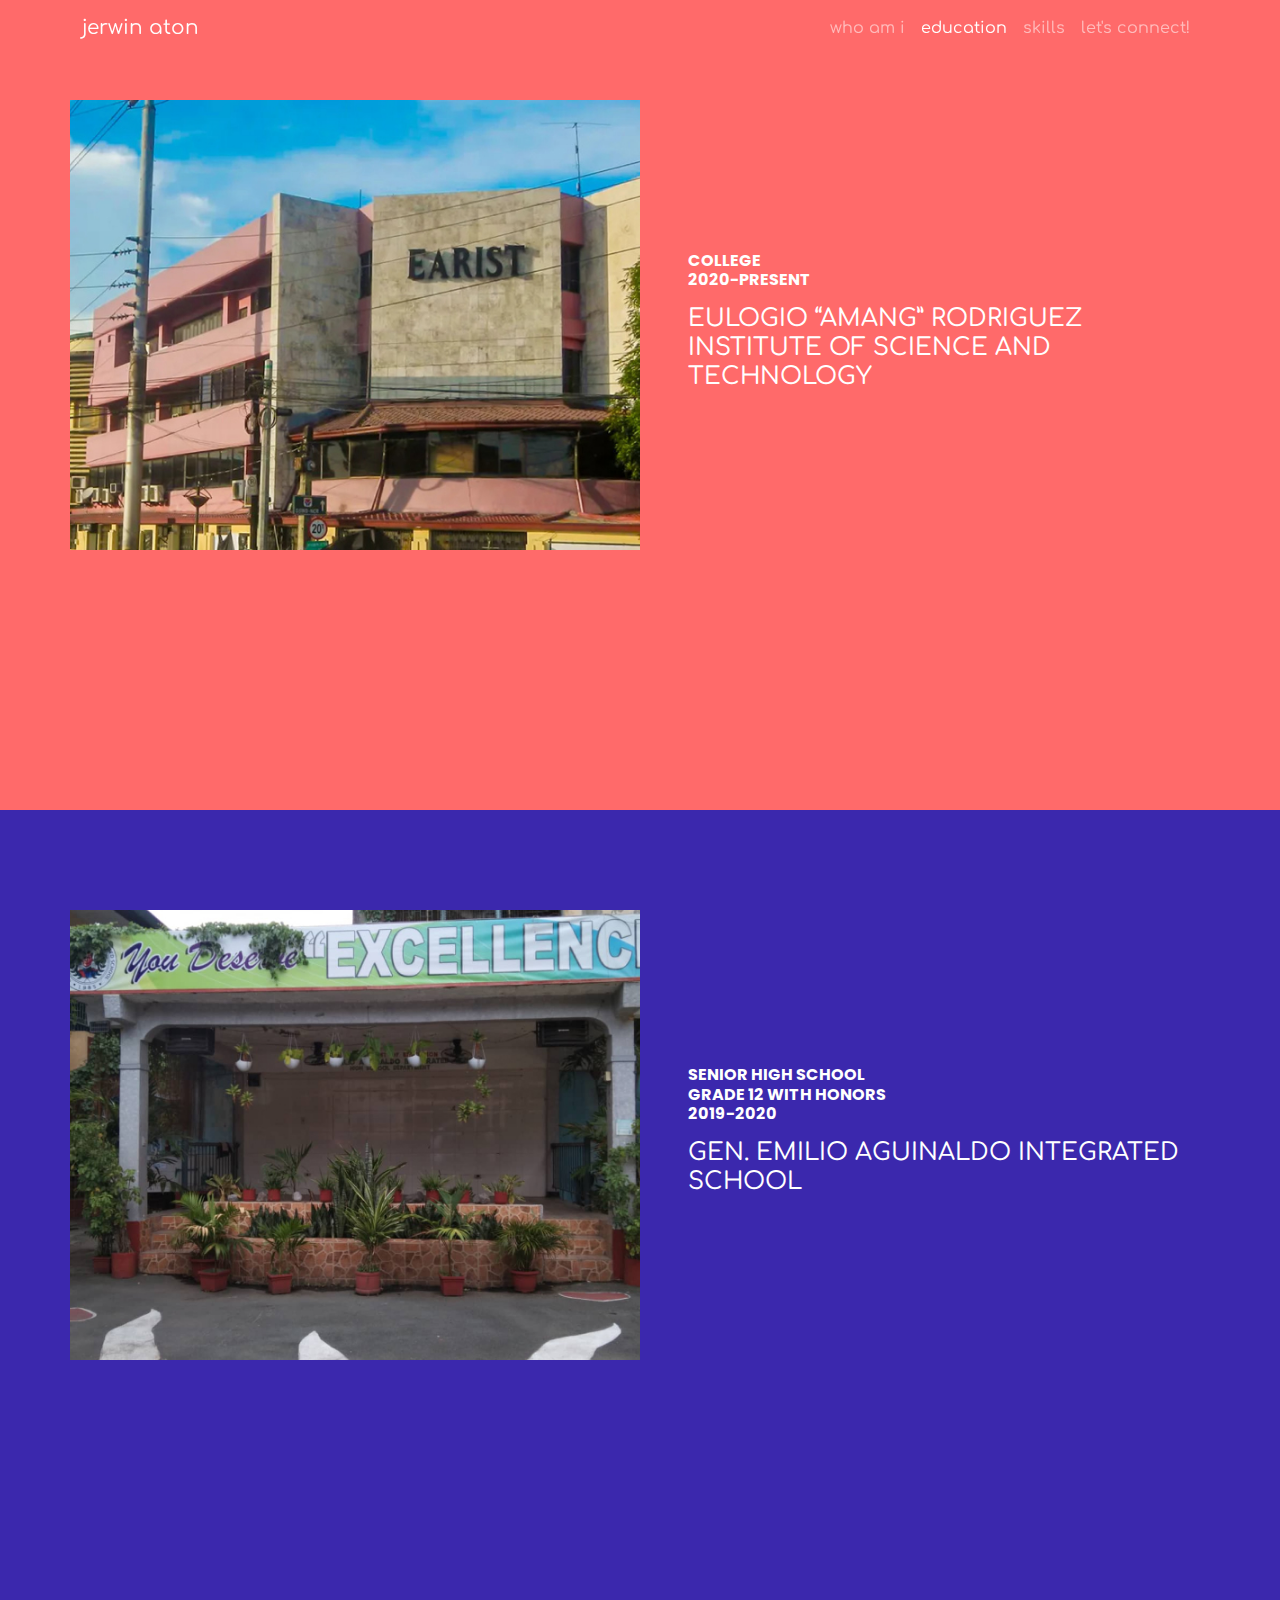
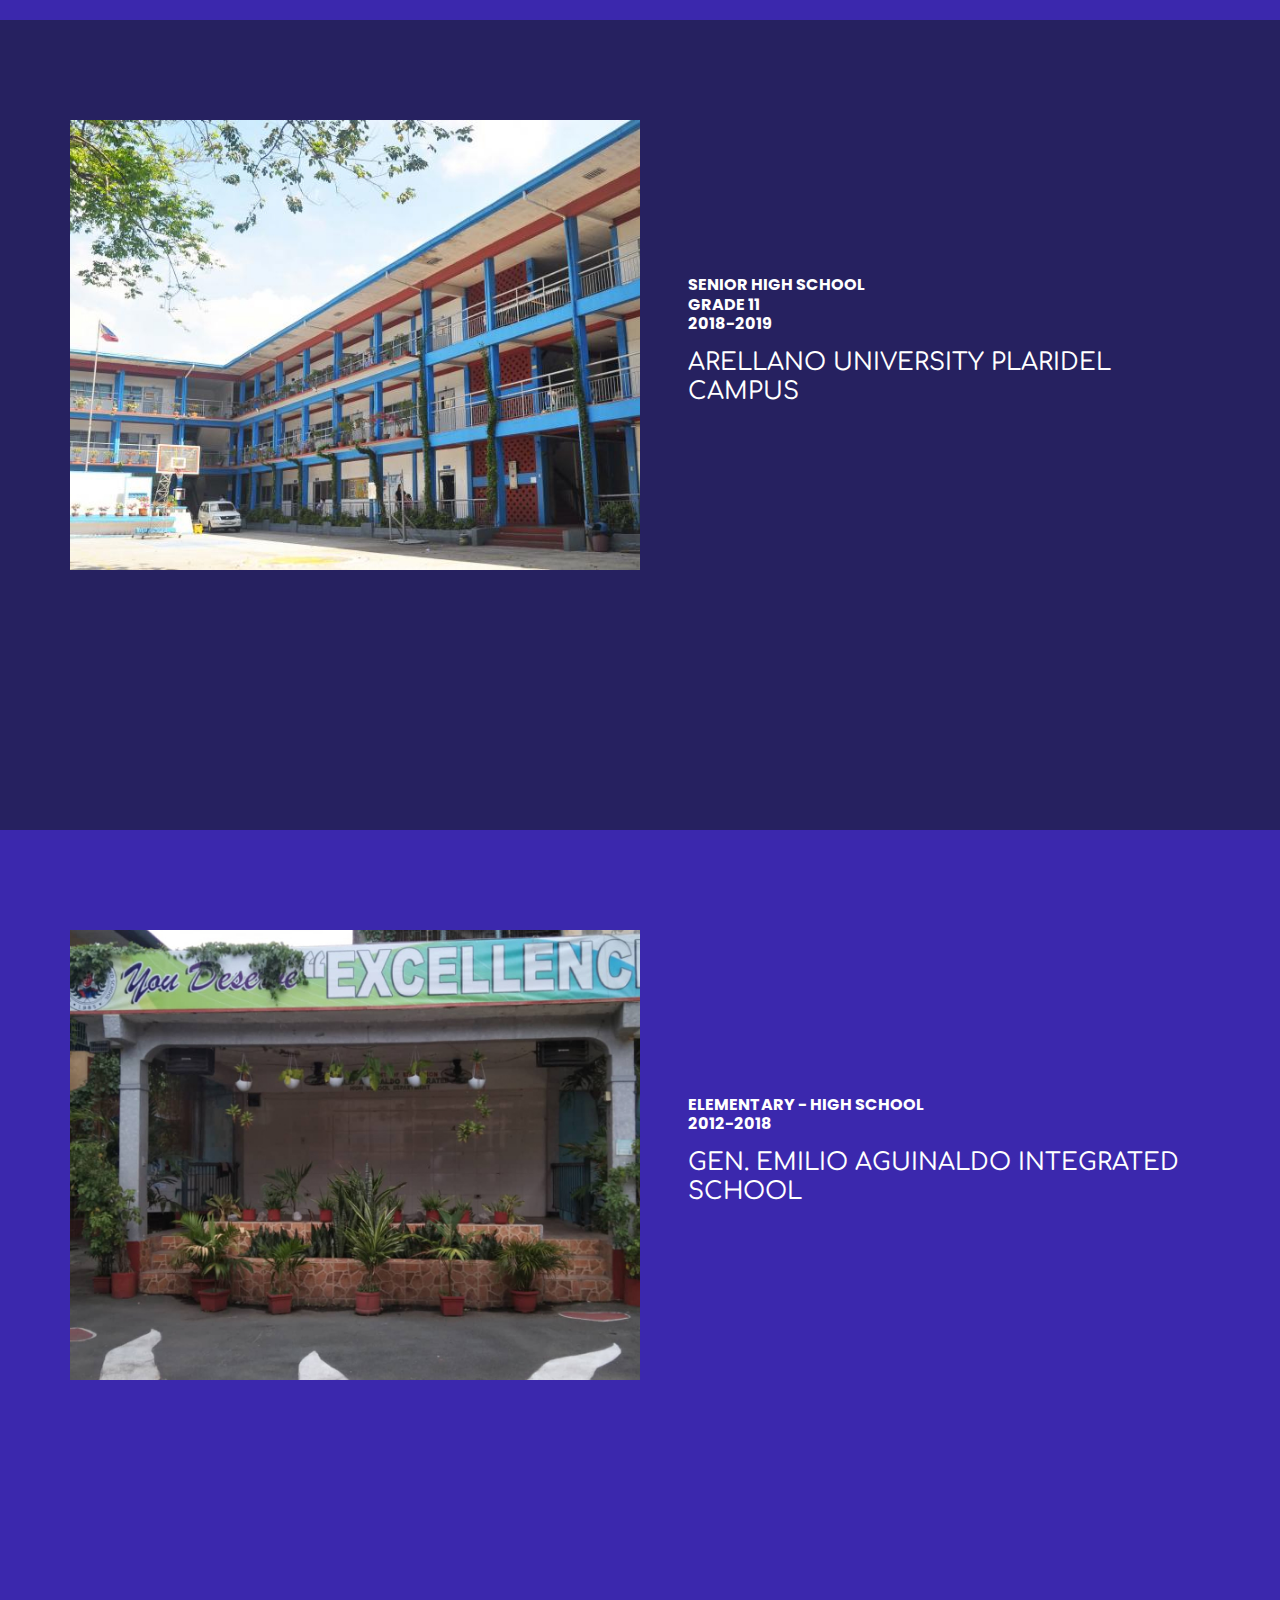
==== education.html @ 92d0e585 "add lets connect link to the nav links of all pages" ====
<!DOCTYPE html>
<html lang="en">
  <head>
    <meta charset="UTF-8" />
    <meta http-equiv="X-UA-Compatible" content="IE=edge" />
    <meta http-equiv="X-UA-Compatible" content="IE=edge" />
    <meta name="viewport" content="width=device-width, initial-scale=1.0" />
    <title>Jerwin Aton</title>
    <!--Bootstrap 5 link-->
    <link href="lib/bootstrap5/css/bootstrap.min.css" rel="stylesheet" />
    <!-- <link href="https://cdn.jsdelivr.net/npm/bootstrap@5.0.2/dist/css/bootstrap.min.css" rel="stylesheet" integrity="sha384-EVSTQN3/azprG1Anm3QDgpJLIm9Nao0Yz1ztcQTwFspd3yD65VohhpuuCOmLASjC" crossorigin="anonymous"> -->
    <script src="lib/jquery/jquery3.6.0.min.js"></script>
    <link rel="stylesheet" href="custom-css/style.css" />
    <link rel="stylesheet" href="custom-css/navbar.css" />
    <link rel="stylesheet" href="custom-css/education.css" />
    <head>
      <body>
        <nav class="navbar navbar-expand-md navbar-dark fixed-top">
          <div class="container-md">
            <a class="navbar-brand" href="index.html">jerwin aton</a>
            <button
              class="navbar-toggler"
              type="button"
              data-bs-toggle="collapse"
              data-bs-target="#navbarNav"
              aria-controls="navbarNav"
              aria-expanded="false"
              aria-label="Toggle navigation"
            >
              <span class="navbar-toggler-icon"></span>
            </button>
            <div class="collapse navbar-collapse" id="navbarNav">
              <ul class="navbar-nav ms-auto align-items-center">
                <li class="nav-item">
                  <a class="nav-link " href="index.html"
                    >who am i</a
                  >
                </li>
                <li class="nav-item">
                  <a class="nav-link active" aria-current="page" href="education.html">education</a>
                </li>
                <li class="nav-item">
                  <a class="nav-link" href="skills.html">skills</a>
                </li>
                <li class="nav-item">
                  <a class="nav-link" href="lets-connect.html">let's connect!</a>
                </li>
              </ul>
            </div>
          </div>
        </nav>
        <div id="butter">
          <section class="earist">
            <div class="container-md">
              <div class="row h-100 align-items-center">
                <div id="earist-image" class="col-12 col-md-6">
                </div>
                <div class="col-12 col-md-6 ps-0 pt-5 pt-md-0 ps-md-5 d-flex flex-column align-items-center align-items-md-start text-center text-md-start">
                  <h6>COLLEGE</h6>
                  <h6>2020-PRESENT</h6>
                  <h4 class="mt-3 px-4 px-md-0">EULOGIO “AMANG” RODRIGUEZ INSTITUTE OF SCIENCE AND TECHNOLOGY</h4>
                </div>
              </div>
            </div>
          </section>
          <section class="aguinaldo-shs">
            <div class="container-md">
              <div class="row align-items-center">
                <div id="aguinaldo-shs-image" class="col-12 col-md-6 ">
                </div>
                <div class="col-12 col-md-6 ps-0 pt-5 pt-md-0 ps-md-5 d-flex flex-column align-items-center align-items-md-start text-center text-md-start">
                  <h6>SENIOR HIGH SCHOOL</h6>
                  <h6>GRADE 12 WITH HONORS</h6>
                  <h6>2019-2020</h6>
                  <h4 class="mt-3 px-4 px-md-0">GEN. EMILIO AGUINALDO INTEGRATED SCHOOL </h4>
                </div>
              </div>
            </div>
          </section>
          <section class="arellano">
            <div class="container-md">
              <div class="row align-items-center">
                <div id="arellano-image" class="col-12 col-md-6 ">
                </div>
                <div class="col-12 col-md-6 ps-0 pt-5 pt-md-0 ps-md-5 d-flex flex-column align-items-center align-items-md-start text-center text-md-start">
                  <h6>SENIOR HIGH SCHOOL</h6>
                  <h6>GRADE 11</h6>
                  <h6>2018-2019</h6>
                  <h4 class="mt-3 px-4 px-md-0">ARELLANO UNIVERSITY PLARIDEL CAMPUS</h4>
                </div>
              </div>
            </div>
          </section>
          <section class="aguinaldo-elem-hs">
            <div class="container-md">
              <div class="row align-items-center">
                <div id="aguinaldo-elem-hs-image" class="col-12 col-md-6 ">
                </div>
                <div class="col-12 col-md-6 ps-0 pt-5 pt-md-0 ps-md-5 d-flex flex-column align-items-center align-items-md-start text-center text-md-start">
                  <h6>ELEMENTARY - HIGH SCHOOL</h6>
                  <h6>2012-2018</h6>
                  <h4 class="mt-3 px-4 px-md-0">GEN. EMILIO AGUINALDO INTEGRATED SCHOOL </h4>
                </div>
              </div>
            </div>
          </section>
        </div>
    </body>
  <!-- <script src="https://cdn.jsdelivr.net/npm/bootstrap@5.0.2/dist/js/bootstrap.bundle.min.js" integrity="sha384-MrcW6ZMFYlzcLA8Nl+NtUVF0sA7MsXsP1UyJoMp4YLEuNSfAP+JcXn/tWtIaxVXM" crossorigin="anonymous"></script> -->
  <script src="lib/bootstrap5/js/bootstrap.bundle.min.js"></script>
  <script src="lib/butter.js-master/src/butter.js"></script>
  <script src="js/script.js"></script>
  <script>
     butter.init();
  </script>
  
  </html>
---- custom-css/style.css ----
/* comforta font */
@import url('https://fonts.googleapis.com/css2?family=Comfortaa:wght@300;400;700&display=swap');
/* poppins font */
@import url('https://fonts.googleapis.com/css2?family=Poppins:wght@400;500;700&display=swap');

:root{
    --lightbluegray:#537B8C;
    --darkbluegray:#2C4753;
    --lightmaroon: #992f3d;
    --darkmaroon: #6e232d;
}
a{
    text-decoration: none;

}
.my-btn{
    border-radius: 50px;
    padding: 20px 25px;
    text-align: center;
    background: none;
    border: none;
    font-family: 'Poppins', sans-serif;
    font-size: 1rem;
}
---- custom-css/navbar.css ----
.navbar{
    font-family: 'Comfortaa';
    font-weight: light;
}
---- custom-css/education.css ----
/* earist -------------------------------------------------*/
.earist{
    background-color: #FF6A6A;
    color: white;
    height: 95vh;
    padding-top:56px;
    min-height:500px;
}
#earist-image{
    background-image:url('../images/earist-school.jpg');
    background-size: cover;
    background-repeat: no-repeat;
    background-position: center;
    height: 50vh;
}
.earist h6{
    font-family: 'Poppins', sans-serif;
    font-weight: bold;
    margin-bottom: 0;
}
.earist h4{
    font-family: 'Comfortaa', sans-serif;
}
@media (min-width:768px) {
    .earist{
        height: 90vh;
        padding-top:100px;
    }
}
/* aguinaldo-shs -------------------------------------------------*/
.aguinaldo-shs{
    background-color: #3B28AD;
    color: white;
    height: 95vh;
    /* padding-top:100px; */
    min-height:500px;
}
#aguinaldo-shs-image{
    background-image:url('../images/aguinaldo-school.jpg');
    background-size: cover;
    background-repeat: no-repeat;
    background-position: top;
    height: 50vh;
}
.aguinaldo-shs h6{
    font-family: 'Poppins', sans-serif;
    font-weight: bold;
    margin-bottom: 0;
}
.aguinaldo-shs h4{
    font-family: 'Comfortaa', sans-serif;

}
@media (min-width:768px) {
    .aguinaldo-shs{
        height: 90vh;
        padding-top: 100px;
    }
}
/* aguinaldo-shs -------------------------------------------------*/
.arellano{
    background-color: #262160;
    color: white;
    height: 95vh;
    /* padding-top:100px; */
    min-height:500px;
}
#arellano-image{
    background-image:url('../images/arellano-plaridel-school.jpg');
    background-size: cover;
    background-repeat: no-repeat;
    background-position: top;
    height: 50vh;
}
.arellano h6{
    font-family: 'Poppins', sans-serif;
    font-weight: bold;
    margin-bottom: 0;
}
.arellano h4{
    font-family: 'Comfortaa', sans-serif;

}
@media (min-width:768px) {
    .arellano{
        height: 90vh;
        padding-top: 100px;
    }
}
/* aguinaldo-shs -------------------------------------------------*/
.aguinaldo-elem-hs{
    background-color: #3B28AD;
    color: white;
    height: 95vh;
    /* padding-top:100px; */
    min-height:500px;
}
#aguinaldo-elem-hs-image{
    background-image:url('../images/aguinaldo-school.jpg');
    background-size: cover;
    background-repeat: no-repeat;
    background-position: top;
    height: 50vh;
}
.aguinaldo-elem-hs h6{
    font-family: 'Poppins', sans-serif;
    font-weight: bold;
    margin-bottom: 0;
}
.aguinaldo-elem-hs h4{
    font-family: 'Comfortaa', sans-serif;

}
@media (min-width:768px) {
    .aguinaldo-elem-hs{
        height: 90vh;
        padding-top: 100px;
    }
}
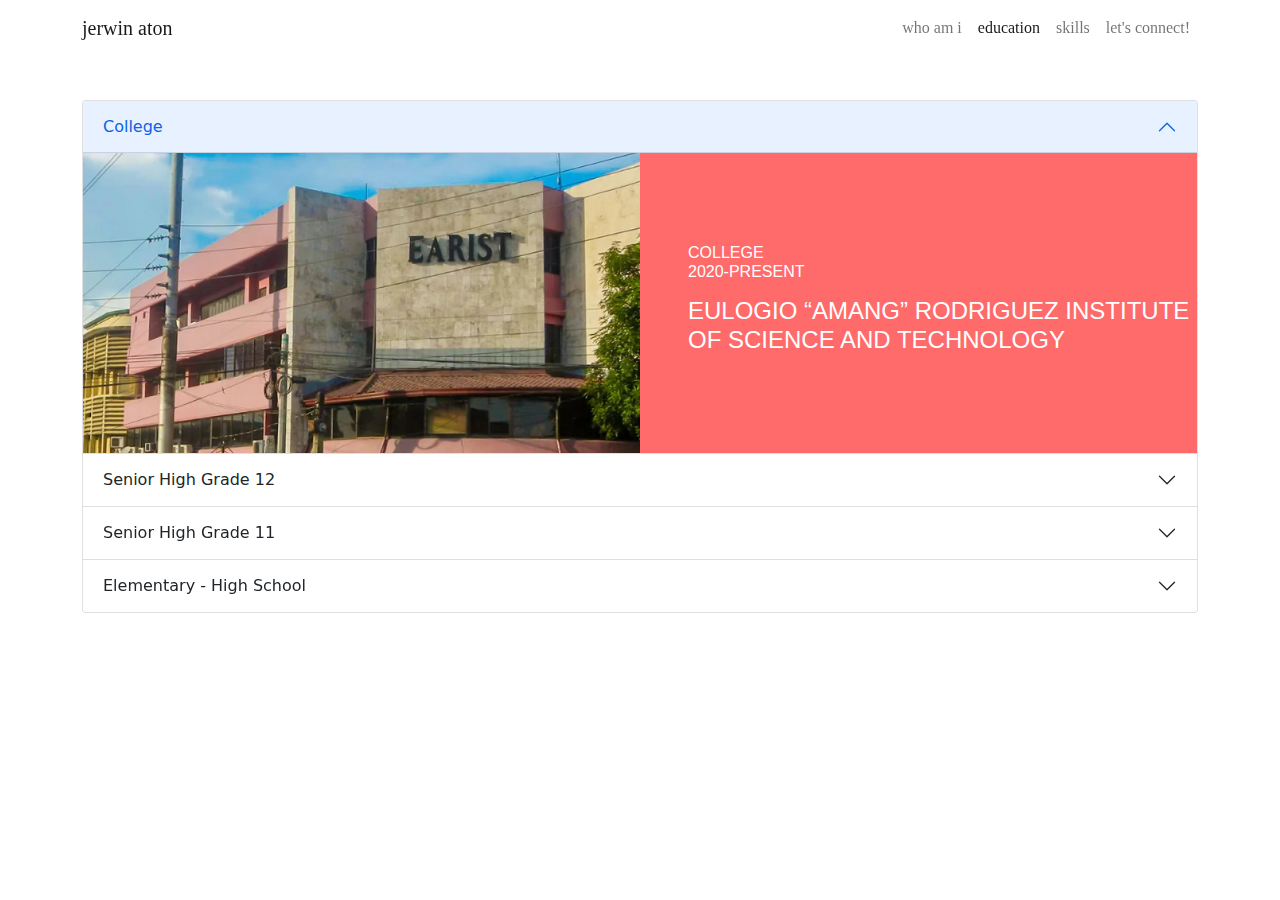
==== commit 9c7e9068: "transform education sections into an accordion" ====
--- a/education.html
+++ b/education.html
@@ -15,7 +15,7 @@
     <link rel="stylesheet" href="custom-css/education.css" />
     <head>
       <body>
-        <nav class="navbar navbar-expand-md navbar-dark fixed-top">
+        <nav class="navbar navbar-expand-md navbar-light fixed-top">
           <div class="container-md">
             <a class="navbar-brand" href="index.html">jerwin aton</a>
             <button
@@ -43,67 +43,110 @@
                   <a class="nav-link" href="skills.html">skills</a>
                 </li>
                 <li class="nav-item">
-                  <a class="nav-link" href="lets-connect.html">let's connect!</a>
+                  <a class="nav-link" href="index.html#letsConnect">let's connect!</a>
                 </li>
               </ul>
             </div>
           </div>
         </nav>
         <div id="butter">
-          <section class="earist">
-            <div class="container-md">
-              <div class="row h-100 align-items-center">
-                <div id="earist-image" class="col-12 col-md-6">
-                </div>
-                <div class="col-12 col-md-6 ps-0 pt-5 pt-md-0 ps-md-5 d-flex flex-column align-items-center align-items-md-start text-center text-md-start">
-                  <h6>COLLEGE</h6>
-                  <h6>2020-PRESENT</h6>
-                  <h4 class="mt-3 px-4 px-md-0">EULOGIO “AMANG” RODRIGUEZ INSTITUTE OF SCIENCE AND TECHNOLOGY</h4>
+        <div class="container-md">
+          <div class="accordion" id="accordionEducation">
+            <div class="accordion-item">
+              <h2 class="accordion-header" id="panelCollege">
+                <button class="accordion-button" type="button" data-bs-toggle="collapse" data-bs-target="#panelCollege-collapse" aria-expanded="true" aria-controls="panelCollege-collapse">
+                  College
+                </button>
+              </h2>
+              <div id="panelCollege-collapse" class="accordion-collapse collapse show" aria-labelledby="panelCollege">
+                <div class="accordion-body p-0">
+                  <section class="earist">
+                      <div class="row g-0 h-100 align-items-center">
+                        <div id="earist-image" class="col-12 col-md-6">
+                        </div>
+                        <div class="col-12 col-md-6 ps-0 ps-md-5 py-4 py-md-0 d-flex flex-column align-items-center align-items-md-start text-center text-md-start">
+                          <h6>COLLEGE</h6>
+                          <h6>2020-PRESENT</h6>
+                          <h4 class="mt-3 px-4 px-md-0">EULOGIO “AMANG” RODRIGUEZ INSTITUTE OF SCIENCE AND TECHNOLOGY</h4>
+                        </div>
+                      </div>
+                  </section>
                 </div>
               </div>
             </div>
-          </section>
-          <section class="aguinaldo-shs">
-            <div class="container-md">
-              <div class="row align-items-center">
-                <div id="aguinaldo-shs-image" class="col-12 col-md-6 ">
-                </div>
-                <div class="col-12 col-md-6 ps-0 pt-5 pt-md-0 ps-md-5 d-flex flex-column align-items-center align-items-md-start text-center text-md-start">
-                  <h6>SENIOR HIGH SCHOOL</h6>
-                  <h6>GRADE 12 WITH HONORS</h6>
-                  <h6>2019-2020</h6>
-                  <h4 class="mt-3 px-4 px-md-0">GEN. EMILIO AGUINALDO INTEGRATED SCHOOL </h4>
+            <div class="accordion-item">
+              <h2 class="accordion-header" id="panelSHSG12">
+                <button class="accordion-button collapsed" type="button" data-bs-toggle="collapse" data-bs-target="#panelSHSG12-collapse" aria-expanded="false" aria-controls="panelSHSG12-collapse">
+                  Senior High Grade 12
+                </button>
+              </h2>
+              <div id="panelSHSG12-collapse" class="accordion-collapse collapse" aria-labelledby="panelSHSG12">
+                <div class="accordion-body p-0">
+                  <section class="aguinaldo-shs">
+                      <div class="row g-0 align-items-center">
+                        <div id="aguinaldo-shs-image" class="col-12 col-md-6 ">
+                        </div>
+                        <div class="col-12 col-md-6 ps-0 ps-md-5 py-4 py-md-0 d-flex flex-column align-items-center align-items-md-start text-center text-md-start">
+                          <h6>SENIOR HIGH SCHOOL</h6>
+                          <h6>GRADE 12 WITH HONORS</h6>
+                          <h6>2019-2020</h6>
+                          <h4 class="mt-3 px-4 px-md-0">GEN. EMILIO AGUINALDO INTEGRATED SCHOOL </h4>
+                        </div>
+                      </div>
+                  </section>
                 </div>
               </div>
             </div>
-          </section>
-          <section class="arellano">
-            <div class="container-md">
-              <div class="row align-items-center">
-                <div id="arellano-image" class="col-12 col-md-6 ">
-                </div>
-                <div class="col-12 col-md-6 ps-0 pt-5 pt-md-0 ps-md-5 d-flex flex-column align-items-center align-items-md-start text-center text-md-start">
-                  <h6>SENIOR HIGH SCHOOL</h6>
-                  <h6>GRADE 11</h6>
-                  <h6>2018-2019</h6>
-                  <h4 class="mt-3 px-4 px-md-0">ARELLANO UNIVERSITY PLARIDEL CAMPUS</h4>
+            <div class="accordion-item">
+              <h2 class="accordion-header" id="panelSHSG11">
+                <button class="accordion-button collapsed" type="button" data-bs-toggle="collapse" data-bs-target="#panelSHSG11-collapse" aria-expanded="false" aria-controls="panelSHSG11-collapse">
+                  Senior High Grade 11
+                </button>
+              </h2>
+              <div id="panelSHSG11-collapse" class="accordion-collapse collapse" aria-labelledby="panelSHSG11">
+                <div class="accordion-body p-0">
+                  <section class="arellano">
+                      <div class="row g-0 align-items-center">
+                        <div id="arellano-image" class="col-12 col-md-6 ">
+                        </div>
+                        <div class="col-12 col-md-6 ps-0 ps-md-5 py-4 py-md-0 d-flex flex-column align-items-center align-items-md-start text-center text-md-start">
+                          <h6>SENIOR HIGH SCHOOL</h6>
+                          <h6>GRADE 11</h6>
+                          <h6>2018-2019</h6>
+                          <h4 class="mt-3 px-4 px-md-0">ARELLANO UNIVERSITY PLARIDEL CAMPUS</h4>
+                        </div>
+                      </div>
+                  </section>
                 </div>
               </div>
             </div>
-          </section>
-          <section class="aguinaldo-elem-hs">
-            <div class="container-md">
-              <div class="row align-items-center">
-                <div id="aguinaldo-elem-hs-image" class="col-12 col-md-6 ">
-                </div>
-                <div class="col-12 col-md-6 ps-0 pt-5 pt-md-0 ps-md-5 d-flex flex-column align-items-center align-items-md-start text-center text-md-start">
-                  <h6>ELEMENTARY - HIGH SCHOOL</h6>
-                  <h6>2012-2018</h6>
-                  <h4 class="mt-3 px-4 px-md-0">GEN. EMILIO AGUINALDO INTEGRATED SCHOOL </h4>
+            <div class="accordion-item">
+              <h2 class="accordion-header" id="panelElemHigh">
+                <button class="accordion-button collapsed" type="button" data-bs-toggle="collapse" data-bs-target="#panelElemHigh-collapse" aria-expanded="false" aria-controls="panelElemHigh-collapse">
+                  Elementary - High School
+                </button>
+              </h2>
+              <div id="panelElemHigh-collapse" class="accordion-collapse collapse" aria-labelledby="panelElemHigh">
+                <div class="accordion-body p-0">
+                  <section class="aguinaldo-elem-hs">
+                      <div class="row g-0 align-items-center">
+                        <div id="aguinaldo-elem-hs-image" class="col-12 col-md-6 ">
+                        </div>
+                        <div class="col-12 col-md-6 ps-0 ps-md-5 py-4 py-md-0 d-flex flex-column align-items-center align-items-md-start text-center text-md-start">
+                          <h6>ELEMENTARY - HIGH SCHOOL</h6>
+                          <h6>2012-2018</h6>
+                          <h4 class="mt-3 px-4 px-md-0">GEN. EMILIO AGUINALDO INTEGRATED SCHOOL </h4>
+                        </div>
+                      </div>
+                  </section>
                 </div>
               </div>
             </div>
-          </section>
+          </div>
+        </div>
+        
+   
+         
         </div>
     </body>
   <!-- <script src="https://cdn.jsdelivr.net/npm/bootstrap@5.0.2/dist/js/bootstrap.bundle.min.js" integrity="sha384-MrcW6ZMFYlzcLA8Nl+NtUVF0sA7MsXsP1UyJoMp4YLEuNSfAP+JcXn/tWtIaxVXM" crossorigin="anonymous"></script> -->
--- a/custom-css/style.css
+++ b/custom-css/style.css
@@ -1,7 +1,7 @@
 /* comforta font */
-@import url('https://fonts.googleapis.com/css2?family=Comfortaa:wght@300;400;700&display=swap');
+/* @import url('https://fonts.googleapis.com/css2?family=Comfortaa:wght@300;400;700&display=swap'); */
 /* poppins font */
-@import url('https://fonts.googleapis.com/css2?family=Poppins:wght@400;500;700&display=swap');
+/* @import url('https://fonts.googleapis.com/css2?family=Poppins:wght@400;500;700&display=swap'); */
 
 :root{
     --lightbluegray:#537B8C;
--- a/custom-css/education.css
+++ b/custom-css/education.css
@@ -1,21 +1,25 @@
+/* body{
+    background: black;
+} */
+#accordionEducation{
+    padding: 100px 0px 50px 0px;
+}
 /* earist -------------------------------------------------*/
 .earist{
     background-color: #FF6A6A;
     color: white;
-    height: 95vh;
-    padding-top:56px;
-    min-height:500px;
+    /* height: 300px; */
+    min-height:300px;
 }
 #earist-image{
     background-image:url('../images/earist-school.jpg');
     background-size: cover;
     background-repeat: no-repeat;
     background-position: center;
-    height: 50vh;
+    height: 300px;
 }
 .earist h6{
     font-family: 'Poppins', sans-serif;
-    font-weight: bold;
     margin-bottom: 0;
 }
 .earist h4{
@@ -23,28 +27,26 @@
 }
 @media (min-width:768px) {
     .earist{
-        height: 90vh;
-        padding-top:100px;
+        height:300px;
+        /* padding-top:100px; */
     }
 }
 /* aguinaldo-shs -------------------------------------------------*/
 .aguinaldo-shs{
     background-color: #3B28AD;
     color: white;
-    height: 95vh;
     /* padding-top:100px; */
-    min-height:500px;
+    min-height:300px;
 }
 #aguinaldo-shs-image{
     background-image:url('../images/aguinaldo-school.jpg');
     background-size: cover;
     background-repeat: no-repeat;
     background-position: top;
-    height: 50vh;
+    height: 300px;
 }
 .aguinaldo-shs h6{
     font-family: 'Poppins', sans-serif;
-    font-weight: bold;
     margin-bottom: 0;
 }
 .aguinaldo-shs h4{
@@ -53,28 +55,24 @@
 }
 @media (min-width:768px) {
     .aguinaldo-shs{
-        height: 90vh;
-        padding-top: 100px;
+        min-height:300px;
     }
 }
 /* aguinaldo-shs -------------------------------------------------*/
 .arellano{
     background-color: #262160;
     color: white;
-    height: 95vh;
-    /* padding-top:100px; */
-    min-height:500px;
+    min-height:300px;
 }
 #arellano-image{
     background-image:url('../images/arellano-plaridel-school.jpg');
     background-size: cover;
     background-repeat: no-repeat;
     background-position: top;
-    height: 50vh;
+    min-height:300px;
 }
 .arellano h6{
     font-family: 'Poppins', sans-serif;
-    font-weight: bold;
     margin-bottom: 0;
 }
 .arellano h4{
@@ -83,28 +81,24 @@
 }
 @media (min-width:768px) {
     .arellano{
-        height: 90vh;
-        padding-top: 100px;
+        min-height:300px;
     }
 }
 /* aguinaldo-shs -------------------------------------------------*/
 .aguinaldo-elem-hs{
     background-color: #3B28AD;
     color: white;
-    height: 95vh;
-    /* padding-top:100px; */
-    min-height:500px;
+    min-height:300px;
 }
 #aguinaldo-elem-hs-image{
     background-image:url('../images/aguinaldo-school.jpg');
     background-size: cover;
     background-repeat: no-repeat;
     background-position: top;
-    height: 50vh;
+    min-height:300px;
 }
 .aguinaldo-elem-hs h6{
     font-family: 'Poppins', sans-serif;
-    font-weight: bold;
     margin-bottom: 0;
 }
 .aguinaldo-elem-hs h4{
@@ -113,7 +107,6 @@
 }
 @media (min-width:768px) {
     .aguinaldo-elem-hs{
-        height: 90vh;
-        padding-top: 100px;
+        min-height:300px;
     }
 }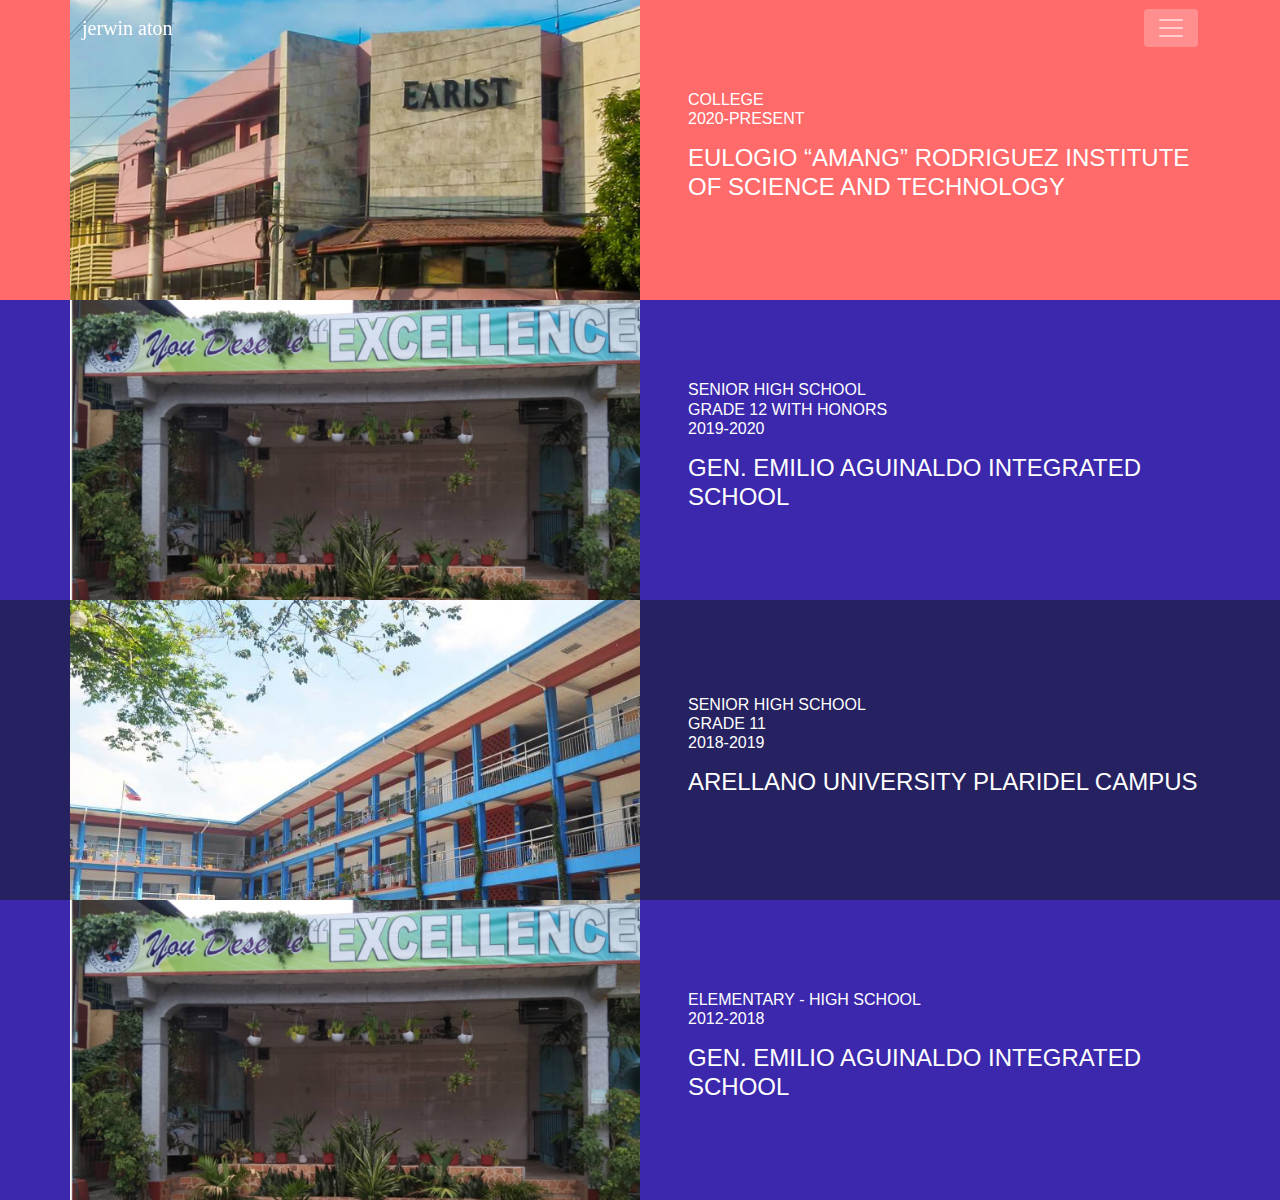
==== commit 67f36af3: "add custom nav to all pages" ====
--- a/education.html
+++ b/education.html
@@ -13,140 +13,92 @@
     <link rel="stylesheet" href="custom-css/style.css" />
     <link rel="stylesheet" href="custom-css/navbar.css" />
     <link rel="stylesheet" href="custom-css/education.css" />
+    <link rel="stylesheet" href="custom-css/custom-nav.css" />
     <head>
       <body>
-        <nav class="navbar navbar-expand-md navbar-light fixed-top">
+        <nav class="navbar navbar-dark fixed-top ">
           <div class="container-md">
-            <a class="navbar-brand" href="index.html">jerwin aton</a>
-            <button
-              class="navbar-toggler"
-              type="button"
-              data-bs-toggle="collapse"
-              data-bs-target="#navbarNav"
-              aria-controls="navbarNav"
-              aria-expanded="false"
-              aria-label="Toggle navigation"
-            >
-              <span class="navbar-toggler-icon"></span>
-            </button>
-            <div class="collapse navbar-collapse" id="navbarNav">
-              <ul class="navbar-nav ms-auto align-items-center">
-                <li class="nav-item">
-                  <a class="nav-link " href="index.html"
-                    >who am i</a
-                  >
-                </li>
-                <li class="nav-item">
-                  <a class="nav-link active" aria-current="page" href="education.html">education</a>
-                </li>
-                <li class="nav-item">
-                  <a class="nav-link" href="skills.html">skills</a>
-                </li>
-                <li class="nav-item">
-                  <a class="nav-link" href="index.html#letsConnect">let's connect!</a>
-                </li>
-              </ul>
+              <a class="navbar-brand" href="index.html">jerwin aton</a>
+              <button class="navbar-toggler" type="button" data-bs-toggle="collapse" data-bs-target="#navbarNav" aria-controls="navbarNav" aria-expanded="false" aria-label="Toggle navigation">
+                <span class="navbar-toggler-icon"></span>
+              </button>
+              <div class="collapse navbar-collapse" id="navbarNav">
+                <ul class="navbar-nav ms-auto p-5">
+                  <li class="nav-item border-bottom border-secondary w-100">
+                    Menu
+                  </li>
+                  <li class="nav-item">
+                    <a class="nav-link fs-4"href="index.html">who am i</a>
+                  </li>
+                  <li class="nav-item">
+                    <a class="nav-link fs-4 active" aria-current="page" href="education.html">education</a>
+                  </li>
+                  <li class="nav-item">
+                    <a class="nav-link fs-4" href="skills.html">skills</a>
+                  </li>
+                  <li class="nav-item">
+                    <a class="nav-link fs-4" href="index.html#letsConnect" id="letsConnectLink">let's connect!</a>
+                  </li>
+                </ul>
+              </div>
             </div>
-          </div>
-        </nav>
+          </nav>
         <div id="butter">
-        <div class="container-md">
-          <div class="accordion" id="accordionEducation">
-            <div class="accordion-item">
-              <h2 class="accordion-header" id="panelCollege">
-                <button class="accordion-button" type="button" data-bs-toggle="collapse" data-bs-target="#panelCollege-collapse" aria-expanded="true" aria-controls="panelCollege-collapse">
-                  College
-                </button>
-              </h2>
-              <div id="panelCollege-collapse" class="accordion-collapse collapse show" aria-labelledby="panelCollege">
-                <div class="accordion-body p-0">
-                  <section class="earist">
-                      <div class="row g-0 h-100 align-items-center">
-                        <div id="earist-image" class="col-12 col-md-6">
-                        </div>
-                        <div class="col-12 col-md-6 ps-0 ps-md-5 py-4 py-md-0 d-flex flex-column align-items-center align-items-md-start text-center text-md-start">
-                          <h6>COLLEGE</h6>
-                          <h6>2020-PRESENT</h6>
-                          <h4 class="mt-3 px-4 px-md-0">EULOGIO “AMANG” RODRIGUEZ INSTITUTE OF SCIENCE AND TECHNOLOGY</h4>
-                        </div>
-                      </div>
-                  </section>
+          <div class="black-backdrop-for-custom-nav"></div>
+          <section class="earist">
+            <div class="container-md">
+              <div class="row h-100 align-items-center">
+                <div id="earist-image" class="col-12 col-md-6">
+                </div>
+                <div class="col-12 col-md-6 ps-0 pt-5 pt-md-0 ps-md-5 d-flex flex-column align-items-center align-items-md-start text-center text-md-start">
+                  <h6>COLLEGE</h6>
+                  <h6>2020-PRESENT</h6>
+                  <h4 class="mt-3 px-4 px-md-0">EULOGIO “AMANG” RODRIGUEZ INSTITUTE OF SCIENCE AND TECHNOLOGY</h4>
                 </div>
               </div>
             </div>
-            <div class="accordion-item">
-              <h2 class="accordion-header" id="panelSHSG12">
-                <button class="accordion-button collapsed" type="button" data-bs-toggle="collapse" data-bs-target="#panelSHSG12-collapse" aria-expanded="false" aria-controls="panelSHSG12-collapse">
-                  Senior High Grade 12
-                </button>
-              </h2>
-              <div id="panelSHSG12-collapse" class="accordion-collapse collapse" aria-labelledby="panelSHSG12">
-                <div class="accordion-body p-0">
-                  <section class="aguinaldo-shs">
-                      <div class="row g-0 align-items-center">
-                        <div id="aguinaldo-shs-image" class="col-12 col-md-6 ">
-                        </div>
-                        <div class="col-12 col-md-6 ps-0 ps-md-5 py-4 py-md-0 d-flex flex-column align-items-center align-items-md-start text-center text-md-start">
-                          <h6>SENIOR HIGH SCHOOL</h6>
-                          <h6>GRADE 12 WITH HONORS</h6>
-                          <h6>2019-2020</h6>
-                          <h4 class="mt-3 px-4 px-md-0">GEN. EMILIO AGUINALDO INTEGRATED SCHOOL </h4>
-                        </div>
-                      </div>
-                  </section>
+          </section>
+          <section class="aguinaldo-shs">
+            <div class="container-md">
+              <div class="row align-items-center">
+                <div id="aguinaldo-shs-image" class="col-12 col-md-6 ">
+                </div>
+                <div class="col-12 col-md-6 ps-0 pt-5 pt-md-0 ps-md-5 d-flex flex-column align-items-center align-items-md-start text-center text-md-start">
+                  <h6>SENIOR HIGH SCHOOL</h6>
+                  <h6>GRADE 12 WITH HONORS</h6>
+                  <h6>2019-2020</h6>
+                  <h4 class="mt-3 px-4 px-md-0">GEN. EMILIO AGUINALDO INTEGRATED SCHOOL </h4>
                 </div>
               </div>
             </div>
-            <div class="accordion-item">
-              <h2 class="accordion-header" id="panelSHSG11">
-                <button class="accordion-button collapsed" type="button" data-bs-toggle="collapse" data-bs-target="#panelSHSG11-collapse" aria-expanded="false" aria-controls="panelSHSG11-collapse">
-                  Senior High Grade 11
-                </button>
-              </h2>
-              <div id="panelSHSG11-collapse" class="accordion-collapse collapse" aria-labelledby="panelSHSG11">
-                <div class="accordion-body p-0">
-                  <section class="arellano">
-                      <div class="row g-0 align-items-center">
-                        <div id="arellano-image" class="col-12 col-md-6 ">
-                        </div>
-                        <div class="col-12 col-md-6 ps-0 ps-md-5 py-4 py-md-0 d-flex flex-column align-items-center align-items-md-start text-center text-md-start">
-                          <h6>SENIOR HIGH SCHOOL</h6>
-                          <h6>GRADE 11</h6>
-                          <h6>2018-2019</h6>
-                          <h4 class="mt-3 px-4 px-md-0">ARELLANO UNIVERSITY PLARIDEL CAMPUS</h4>
-                        </div>
-                      </div>
-                  </section>
+          </section>
+          <section class="arellano">
+            <div class="container-md">
+              <div class="row align-items-center">
+                <div id="arellano-image" class="col-12 col-md-6 ">
+                </div>
+                <div class="col-12 col-md-6 ps-0 pt-5 pt-md-0 ps-md-5 d-flex flex-column align-items-center align-items-md-start text-center text-md-start">
+                  <h6>SENIOR HIGH SCHOOL</h6>
+                  <h6>GRADE 11</h6>
+                  <h6>2018-2019</h6>
+                  <h4 class="mt-3 px-4 px-md-0">ARELLANO UNIVERSITY PLARIDEL CAMPUS</h4>
                 </div>
               </div>
             </div>
-            <div class="accordion-item">
-              <h2 class="accordion-header" id="panelElemHigh">
-                <button class="accordion-button collapsed" type="button" data-bs-toggle="collapse" data-bs-target="#panelElemHigh-collapse" aria-expanded="false" aria-controls="panelElemHigh-collapse">
-                  Elementary - High School
-                </button>
-              </h2>
-              <div id="panelElemHigh-collapse" class="accordion-collapse collapse" aria-labelledby="panelElemHigh">
-                <div class="accordion-body p-0">
-                  <section class="aguinaldo-elem-hs">
-                      <div class="row g-0 align-items-center">
-                        <div id="aguinaldo-elem-hs-image" class="col-12 col-md-6 ">
-                        </div>
-                        <div class="col-12 col-md-6 ps-0 ps-md-5 py-4 py-md-0 d-flex flex-column align-items-center align-items-md-start text-center text-md-start">
-                          <h6>ELEMENTARY - HIGH SCHOOL</h6>
-                          <h6>2012-2018</h6>
-                          <h4 class="mt-3 px-4 px-md-0">GEN. EMILIO AGUINALDO INTEGRATED SCHOOL </h4>
-                        </div>
-                      </div>
-                  </section>
+          </section>
+          <section class="aguinaldo-elem-hs">
+            <div class="container-md">
+              <div class="row align-items-center">
+                <div id="aguinaldo-elem-hs-image" class="col-12 col-md-6 ">
+                </div>
+                <div class="col-12 col-md-6 ps-0 pt-5 pt-md-0 ps-md-5 d-flex flex-column align-items-center align-items-md-start text-center text-md-start">
+                  <h6>ELEMENTARY - HIGH SCHOOL</h6>
+                  <h6>2012-2018</h6>
+                  <h4 class="mt-3 px-4 px-md-0">GEN. EMILIO AGUINALDO INTEGRATED SCHOOL </h4>
                 </div>
               </div>
             </div>
-          </div>
-        </div>
-        
-   
-         
+          </section>
         </div>
     </body>
   <!-- <script src="https://cdn.jsdelivr.net/npm/bootstrap@5.0.2/dist/js/bootstrap.bundle.min.js" integrity="sha384-MrcW6ZMFYlzcLA8Nl+NtUVF0sA7MsXsP1UyJoMp4YLEuNSfAP+JcXn/tWtIaxVXM" crossorigin="anonymous"></script> -->
--- a/custom-css/custom-nav.css
+++ b/custom-css/custom-nav.css
@@ -0,0 +1,39 @@
+.navbar-toggler:focus {
+    box-shadow: none;
+}
+.navbar-toggler{
+    border:0;
+    z-index: 1000;
+    background: rgba(255, 255, 255, 0.25)
+}
+.navbar-nav{
+    margin-top: -40px;
+    border-radius: 5px;
+    background: white;
+    max-width: 500px;
+    min-width: 300px;
+    height: 80vh;
+    align-items: start;
+}
+.navbar-toggler-icon{
+    transition: background-image .2s ease;
+}
+.navbar-dark .navbar-nav .nav-link.active {
+    color: rgb(0, 0, 0);
+}
+.navbar-dark .navbar-nav .nav-link, .navbar-dark .navbar-nav .show>.nav-link {
+    color: rgb(119, 119, 119);
+}
+.navbar-dark .navbar-nav .nav-link:focus, .navbar-dark .navbar-nav .nav-link:hover {
+    color: rgba(20, 20, 20, 0.75);
+}
+
+.black-backdrop-for-custom-nav{
+    height: 100%;
+    width: 100%;
+    background: rgba(20, 20, 20, 0.75);
+    position: absolute;
+    z-index: 999;
+    top:0;
+    left:0;
+}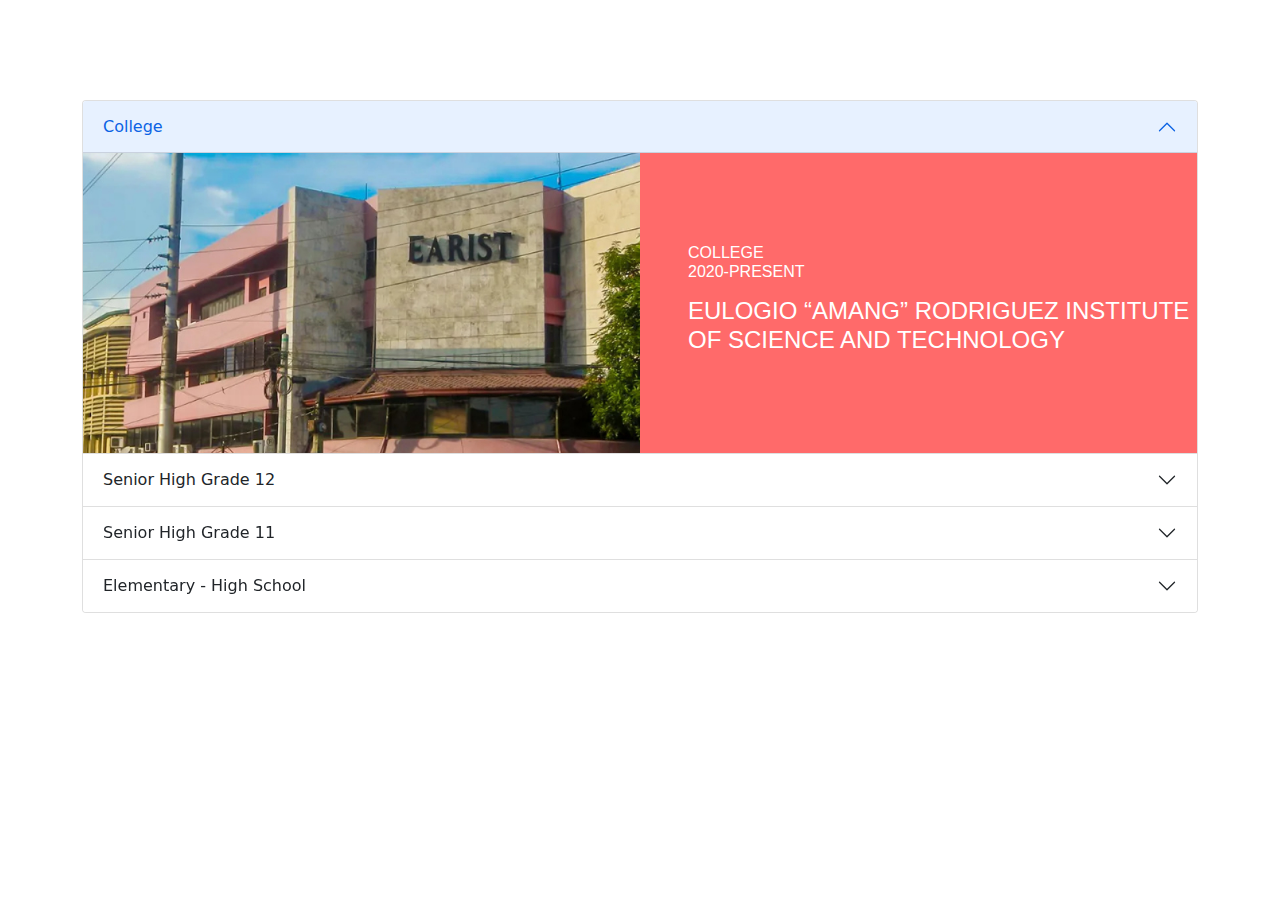
==== commit 2aac9865: "fix merge conflicts" ====
--- a/education.html
+++ b/education.html
@@ -45,60 +45,103 @@
           </nav>
         <div id="butter">
           <div class="black-backdrop-for-custom-nav"></div>
-          <section class="earist">
-            <div class="container-md">
-              <div class="row h-100 align-items-center">
-                <div id="earist-image" class="col-12 col-md-6">
-                </div>
-                <div class="col-12 col-md-6 ps-0 pt-5 pt-md-0 ps-md-5 d-flex flex-column align-items-center align-items-md-start text-center text-md-start">
-                  <h6>COLLEGE</h6>
-                  <h6>2020-PRESENT</h6>
-                  <h4 class="mt-3 px-4 px-md-0">EULOGIO “AMANG” RODRIGUEZ INSTITUTE OF SCIENCE AND TECHNOLOGY</h4>
+        <div class="container-md">
+          <div class="accordion" id="accordionEducation">
+            <div class="accordion-item">
+              <h2 class="accordion-header" id="panelCollege">
+                <button class="accordion-button" type="button" data-bs-toggle="collapse" data-bs-target="#panelCollege-collapse" aria-expanded="true" aria-controls="panelCollege-collapse">
+                  College
+                </button>
+              </h2>
+              <div id="panelCollege-collapse" class="accordion-collapse collapse show" aria-labelledby="panelCollege">
+                <div class="accordion-body p-0">
+                  <section class="earist">
+                      <div class="row g-0 h-100 align-items-center">
+                        <div id="earist-image" class="col-12 col-md-6">
+                        </div>
+                        <div class="col-12 col-md-6 ps-0 ps-md-5 py-4 py-md-0 d-flex flex-column align-items-center align-items-md-start text-center text-md-start">
+                          <h6>COLLEGE</h6>
+                          <h6>2020-PRESENT</h6>
+                          <h4 class="mt-3 px-4 px-md-0">EULOGIO “AMANG” RODRIGUEZ INSTITUTE OF SCIENCE AND TECHNOLOGY</h4>
+                        </div>
+                      </div>
+                  </section>
                 </div>
               </div>
             </div>
-          </section>
-          <section class="aguinaldo-shs">
-            <div class="container-md">
-              <div class="row align-items-center">
-                <div id="aguinaldo-shs-image" class="col-12 col-md-6 ">
-                </div>
-                <div class="col-12 col-md-6 ps-0 pt-5 pt-md-0 ps-md-5 d-flex flex-column align-items-center align-items-md-start text-center text-md-start">
-                  <h6>SENIOR HIGH SCHOOL</h6>
-                  <h6>GRADE 12 WITH HONORS</h6>
-                  <h6>2019-2020</h6>
-                  <h4 class="mt-3 px-4 px-md-0">GEN. EMILIO AGUINALDO INTEGRATED SCHOOL </h4>
+            <div class="accordion-item">
+              <h2 class="accordion-header" id="panelSHSG12">
+                <button class="accordion-button collapsed" type="button" data-bs-toggle="collapse" data-bs-target="#panelSHSG12-collapse" aria-expanded="false" aria-controls="panelSHSG12-collapse">
+                  Senior High Grade 12
+                </button>
+              </h2>
+              <div id="panelSHSG12-collapse" class="accordion-collapse collapse" aria-labelledby="panelSHSG12">
+                <div class="accordion-body p-0">
+                  <section class="aguinaldo-shs">
+                      <div class="row g-0 align-items-center">
+                        <div id="aguinaldo-shs-image" class="col-12 col-md-6 ">
+                        </div>
+                        <div class="col-12 col-md-6 ps-0 ps-md-5 py-4 py-md-0 d-flex flex-column align-items-center align-items-md-start text-center text-md-start">
+                          <h6>SENIOR HIGH SCHOOL</h6>
+                          <h6>GRADE 12 WITH HONORS</h6>
+                          <h6>2019-2020</h6>
+                          <h4 class="mt-3 px-4 px-md-0">GEN. EMILIO AGUINALDO INTEGRATED SCHOOL </h4>
+                        </div>
+                      </div>
+                  </section>
                 </div>
               </div>
             </div>
-          </section>
-          <section class="arellano">
-            <div class="container-md">
-              <div class="row align-items-center">
-                <div id="arellano-image" class="col-12 col-md-6 ">
-                </div>
-                <div class="col-12 col-md-6 ps-0 pt-5 pt-md-0 ps-md-5 d-flex flex-column align-items-center align-items-md-start text-center text-md-start">
-                  <h6>SENIOR HIGH SCHOOL</h6>
-                  <h6>GRADE 11</h6>
-                  <h6>2018-2019</h6>
-                  <h4 class="mt-3 px-4 px-md-0">ARELLANO UNIVERSITY PLARIDEL CAMPUS</h4>
+            <div class="accordion-item">
+              <h2 class="accordion-header" id="panelSHSG11">
+                <button class="accordion-button collapsed" type="button" data-bs-toggle="collapse" data-bs-target="#panelSHSG11-collapse" aria-expanded="false" aria-controls="panelSHSG11-collapse">
+                  Senior High Grade 11
+                </button>
+              </h2>
+              <div id="panelSHSG11-collapse" class="accordion-collapse collapse" aria-labelledby="panelSHSG11">
+                <div class="accordion-body p-0">
+                  <section class="arellano">
+                      <div class="row g-0 align-items-center">
+                        <div id="arellano-image" class="col-12 col-md-6 ">
+                        </div>
+                        <div class="col-12 col-md-6 ps-0 ps-md-5 py-4 py-md-0 d-flex flex-column align-items-center align-items-md-start text-center text-md-start">
+                          <h6>SENIOR HIGH SCHOOL</h6>
+                          <h6>GRADE 11</h6>
+                          <h6>2018-2019</h6>
+                          <h4 class="mt-3 px-4 px-md-0">ARELLANO UNIVERSITY PLARIDEL CAMPUS</h4>
+                        </div>
+                      </div>
+                  </section>
                 </div>
               </div>
             </div>
-          </section>
-          <section class="aguinaldo-elem-hs">
-            <div class="container-md">
-              <div class="row align-items-center">
-                <div id="aguinaldo-elem-hs-image" class="col-12 col-md-6 ">
-                </div>
-                <div class="col-12 col-md-6 ps-0 pt-5 pt-md-0 ps-md-5 d-flex flex-column align-items-center align-items-md-start text-center text-md-start">
-                  <h6>ELEMENTARY - HIGH SCHOOL</h6>
-                  <h6>2012-2018</h6>
-                  <h4 class="mt-3 px-4 px-md-0">GEN. EMILIO AGUINALDO INTEGRATED SCHOOL </h4>
+            <div class="accordion-item">
+              <h2 class="accordion-header" id="panelElemHigh">
+                <button class="accordion-button collapsed" type="button" data-bs-toggle="collapse" data-bs-target="#panelElemHigh-collapse" aria-expanded="false" aria-controls="panelElemHigh-collapse">
+                  Elementary - High School
+                </button>
+              </h2>
+              <div id="panelElemHigh-collapse" class="accordion-collapse collapse" aria-labelledby="panelElemHigh">
+                <div class="accordion-body p-0">
+                  <section class="aguinaldo-elem-hs">
+                      <div class="row g-0 align-items-center">
+                        <div id="aguinaldo-elem-hs-image" class="col-12 col-md-6 ">
+                        </div>
+                        <div class="col-12 col-md-6 ps-0 ps-md-5 py-4 py-md-0 d-flex flex-column align-items-center align-items-md-start text-center text-md-start">
+                          <h6>ELEMENTARY - HIGH SCHOOL</h6>
+                          <h6>2012-2018</h6>
+                          <h4 class="mt-3 px-4 px-md-0">GEN. EMILIO AGUINALDO INTEGRATED SCHOOL </h4>
+                        </div>
+                      </div>
+                  </section>
                 </div>
               </div>
             </div>
-          </section>
+          </div>
+        </div>
+        
+   
+         
         </div>
     </body>
   <!-- <script src="https://cdn.jsdelivr.net/npm/bootstrap@5.0.2/dist/js/bootstrap.bundle.min.js" integrity="sha384-MrcW6ZMFYlzcLA8Nl+NtUVF0sA7MsXsP1UyJoMp4YLEuNSfAP+JcXn/tWtIaxVXM" crossorigin="anonymous"></script> -->
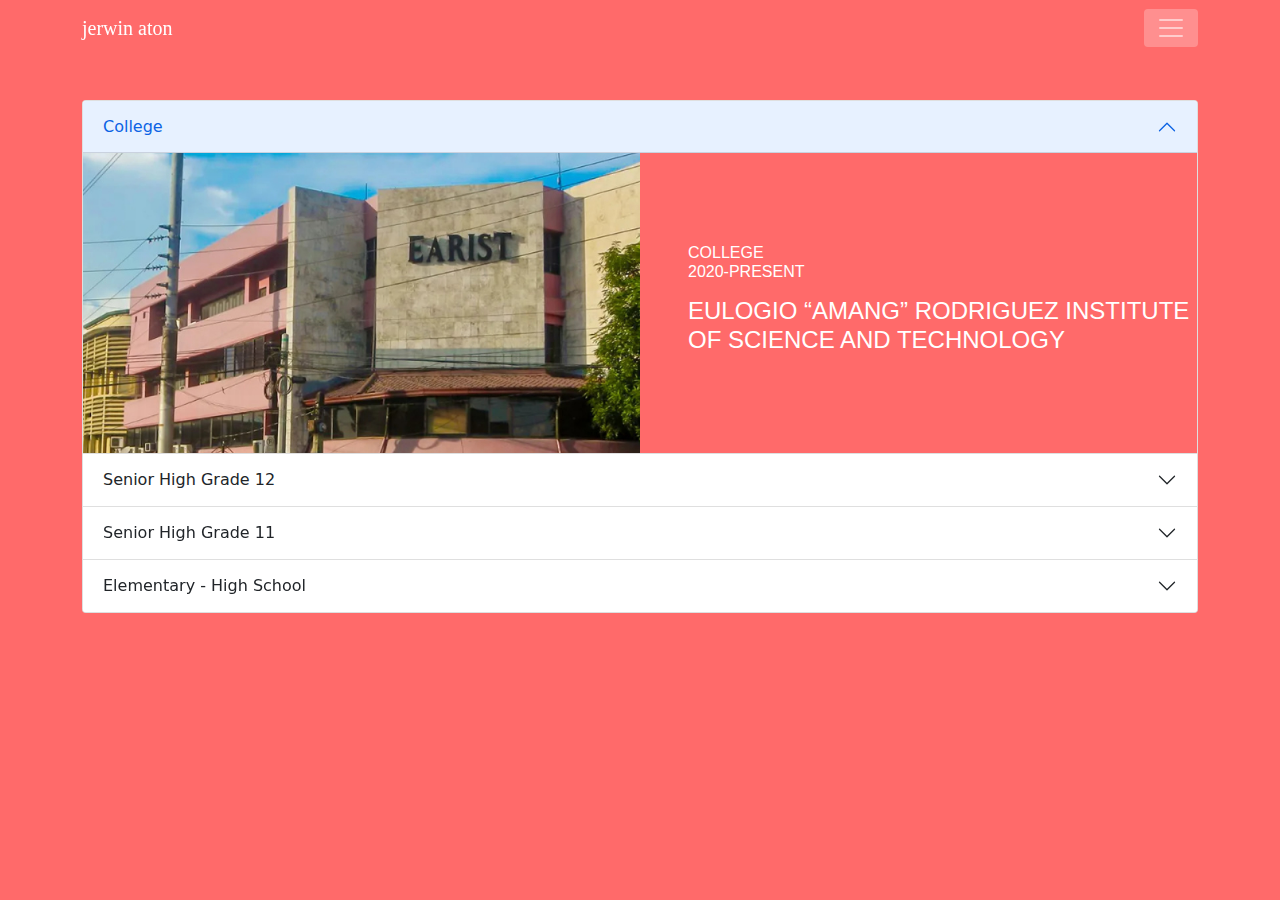
==== commit 477634fa: "finish accordion on education page" ====
--- a/education.html
+++ b/education.html
@@ -43,13 +43,13 @@
               </div>
             </div>
           </nav>
-        <div id="butter">
+          <div id="butter">
           <div class="black-backdrop-for-custom-nav"></div>
-        <div class="container-md">
+          <div class="container-md">
           <div class="accordion" id="accordionEducation">
             <div class="accordion-item">
               <h2 class="accordion-header" id="panelCollege">
-                <button class="accordion-button" type="button" data-bs-toggle="collapse" data-bs-target="#panelCollege-collapse" aria-expanded="true" aria-controls="panelCollege-collapse">
+                <button class="accordion-button" data-bgcolor="#FF6A6A" type="button" data-bs-toggle="collapse" data-bs-target="#panelCollege-collapse" aria-expanded="true" aria-controls="panelCollege-collapse">
                   College
                 </button>
               </h2>
@@ -71,7 +71,7 @@
             </div>
             <div class="accordion-item">
               <h2 class="accordion-header" id="panelSHSG12">
-                <button class="accordion-button collapsed" type="button" data-bs-toggle="collapse" data-bs-target="#panelSHSG12-collapse" aria-expanded="false" aria-controls="panelSHSG12-collapse">
+                <button class="accordion-button collapsed" data-bgcolor="#3B28AD" type="button" data-bs-toggle="collapse" data-bs-target="#panelSHSG12-collapse" aria-expanded="false" aria-controls="panelSHSG12-collapse">
                   Senior High Grade 12
                 </button>
               </h2>
@@ -94,7 +94,7 @@
             </div>
             <div class="accordion-item">
               <h2 class="accordion-header" id="panelSHSG11">
-                <button class="accordion-button collapsed" type="button" data-bs-toggle="collapse" data-bs-target="#panelSHSG11-collapse" aria-expanded="false" aria-controls="panelSHSG11-collapse">
+                <button class="accordion-button collapsed" data-bgcolor="#262160" type="button" data-bs-toggle="collapse" data-bs-target="#panelSHSG11-collapse" aria-expanded="false" aria-controls="panelSHSG11-collapse">
                   Senior High Grade 11
                 </button>
               </h2>
@@ -117,7 +117,7 @@
             </div>
             <div class="accordion-item">
               <h2 class="accordion-header" id="panelElemHigh">
-                <button class="accordion-button collapsed" type="button" data-bs-toggle="collapse" data-bs-target="#panelElemHigh-collapse" aria-expanded="false" aria-controls="panelElemHigh-collapse">
+                <button class="accordion-button collapsed" data-bgcolor="#3B28AD" type="button" data-bs-toggle="collapse" data-bs-target="#panelElemHigh-collapse" aria-expanded="false" aria-controls="panelElemHigh-collapse">
                   Elementary - High School
                 </button>
               </h2>
@@ -140,7 +140,17 @@
           </div>
         </div>
         
-   
+   <script>
+    $(document).ready(()=>{
+      $(".accordion-button").on('click',(obj)=>{
+        if($(".accordion-button").hasClass("collapsed")){
+          let bgcolor = obj.target.getAttribute('data-bgcolor');
+          $('body').css({"background":bgcolor,"transition":"background .2s ease"})
+
+        }
+      });
+    });
+   </script>
          
         </div>
     </body>
--- a/custom-css/education.css
+++ b/custom-css/education.css
@@ -1,6 +1,6 @@
-/* body{
-    background: black;
-} */
+body{
+    background: #FF6A6A;
+}
 #accordionEducation{
     padding: 100px 0px 50px 0px;
 }
--- a/custom-css/custom-nav.css
+++ b/custom-css/custom-nav.css
@@ -29,7 +29,7 @@
 }
 
 .black-backdrop-for-custom-nav{
-    height: 100%;
+    height: 200%;
     width: 100%;
     background: rgba(20, 20, 20, 0.75);
     position: absolute;
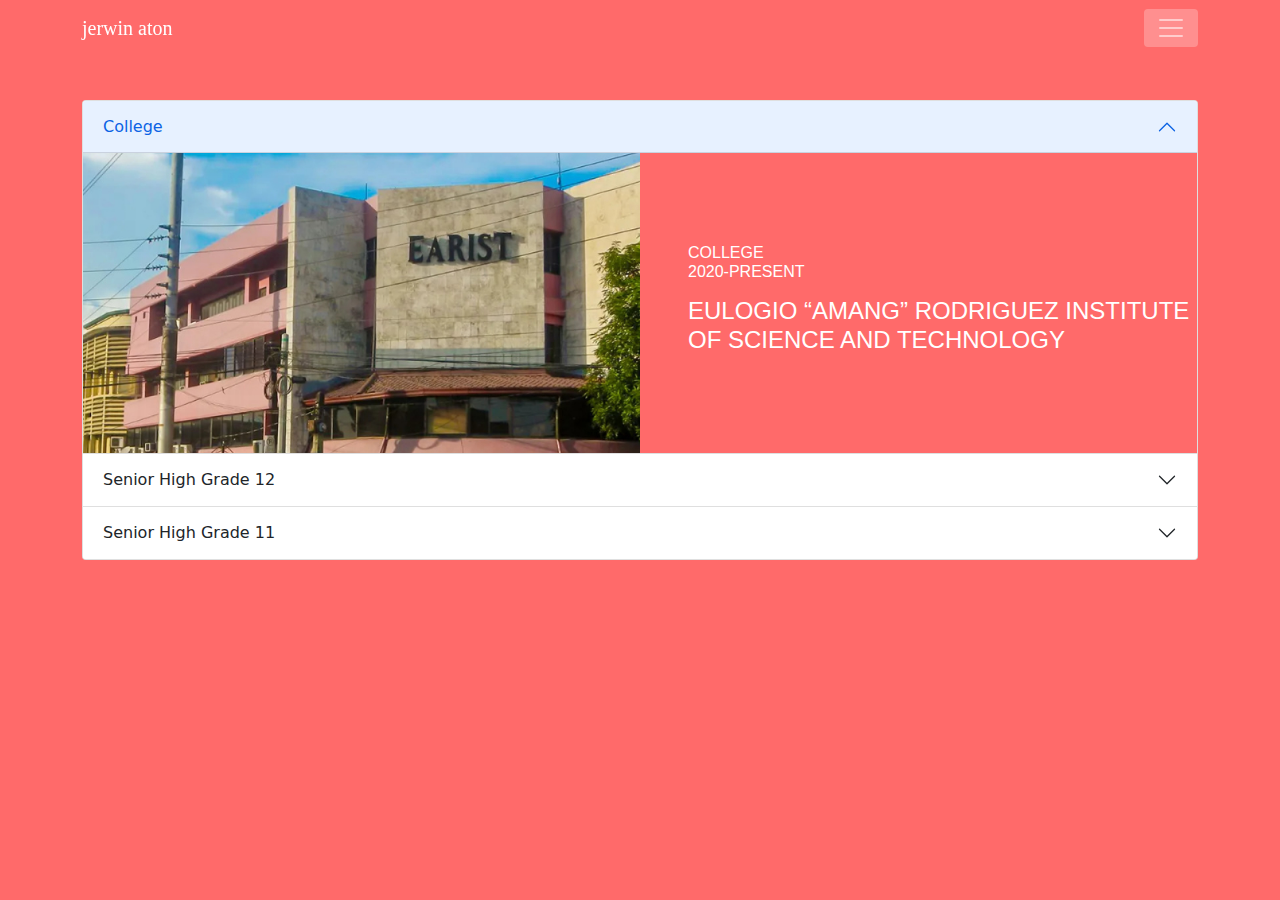
==== commit 60a12b4b: "update: portfolio 2023" ====
--- a/education.html
+++ b/education.html
@@ -115,31 +115,9 @@
                 </div>
               </div>
             </div>
-            <div class="accordion-item">
-              <h2 class="accordion-header" id="panelElemHigh">
-                <button class="accordion-button collapsed" data-bgcolor="#3B28AD" type="button" data-bs-toggle="collapse" data-bs-target="#panelElemHigh-collapse" aria-expanded="false" aria-controls="panelElemHigh-collapse">
-                  Elementary - High School
-                </button>
-              </h2>
-              <div id="panelElemHigh-collapse" class="accordion-collapse collapse" aria-labelledby="panelElemHigh">
-                <div class="accordion-body p-0">
-                  <section class="aguinaldo-elem-hs">
-                      <div class="row g-0 align-items-center">
-                        <div id="aguinaldo-elem-hs-image" class="col-12 col-md-6 ">
-                        </div>
-                        <div class="col-12 col-md-6 ps-0 ps-md-5 py-4 py-md-0 d-flex flex-column align-items-center align-items-md-start text-center text-md-start">
-                          <h6>ELEMENTARY - HIGH SCHOOL</h6>
-                          <h6>2012-2018</h6>
-                          <h4 class="mt-3 px-4 px-md-0">GEN. EMILIO AGUINALDO INTEGRATED SCHOOL </h4>
-                        </div>
-                      </div>
-                  </section>
-                </div>
-              </div>
-            </div>
+           
           </div>
         </div>
-        
    <script>
     $(document).ready(()=>{
       $(".accordion-button").on('click',(obj)=>{
@@ -151,8 +129,7 @@
       });
     });
    </script>
-         
-        </div>
+  </div>  
     </body>
   <!-- <script src="https://cdn.jsdelivr.net/npm/bootstrap@5.0.2/dist/js/bootstrap.bundle.min.js" integrity="sha384-MrcW6ZMFYlzcLA8Nl+NtUVF0sA7MsXsP1UyJoMp4YLEuNSfAP+JcXn/tWtIaxVXM" crossorigin="anonymous"></script> -->
   <script src="lib/bootstrap5/js/bootstrap.bundle.min.js"></script>
--- a/custom-css/style.css
+++ b/custom-css/style.css
@@ -6,8 +6,8 @@
 :root{
     --lightbluegray:#537B8C;
     --darkbluegray:#2C4753;
-    --lightmaroon: #992f3d;
-    --darkmaroon: #6e232d;
+    --lightmaroon: #A96C34;
+    --darkmaroon: #603d1b;
 }
 a{
     text-decoration: none;
